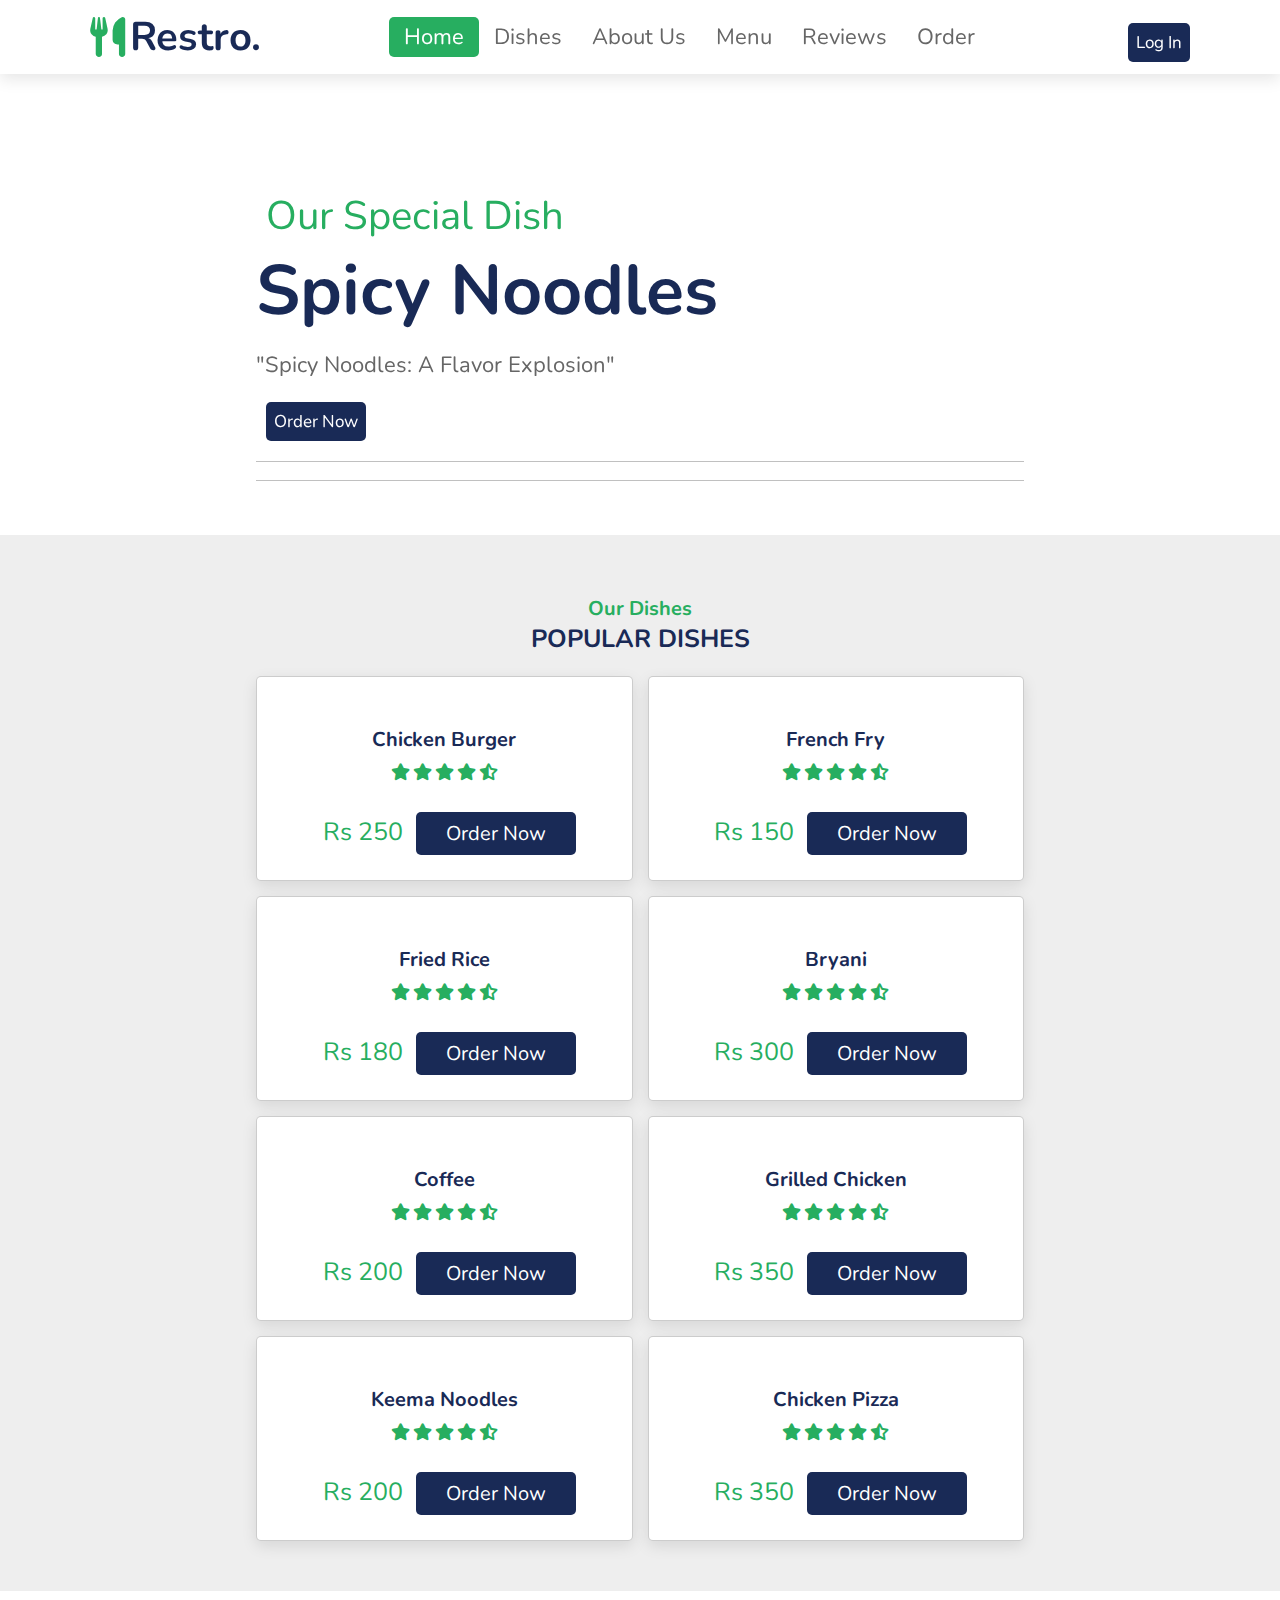
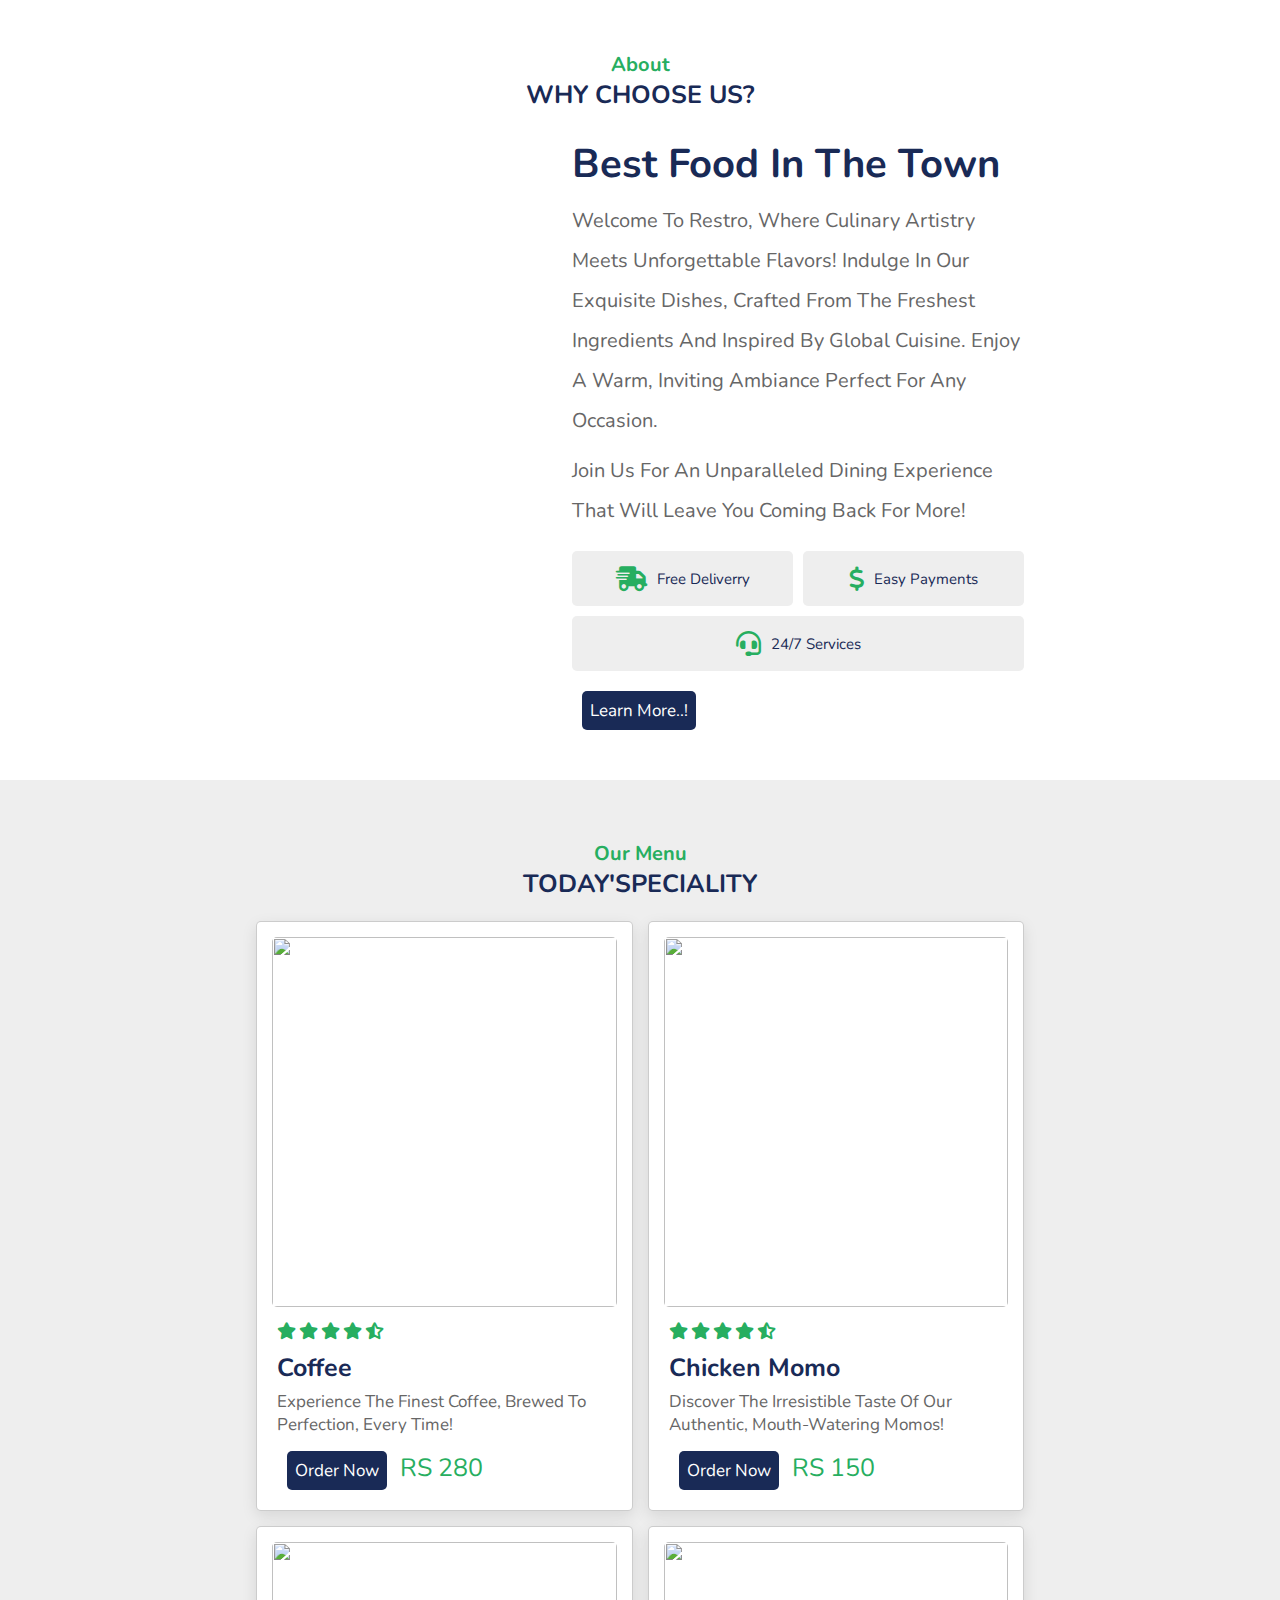
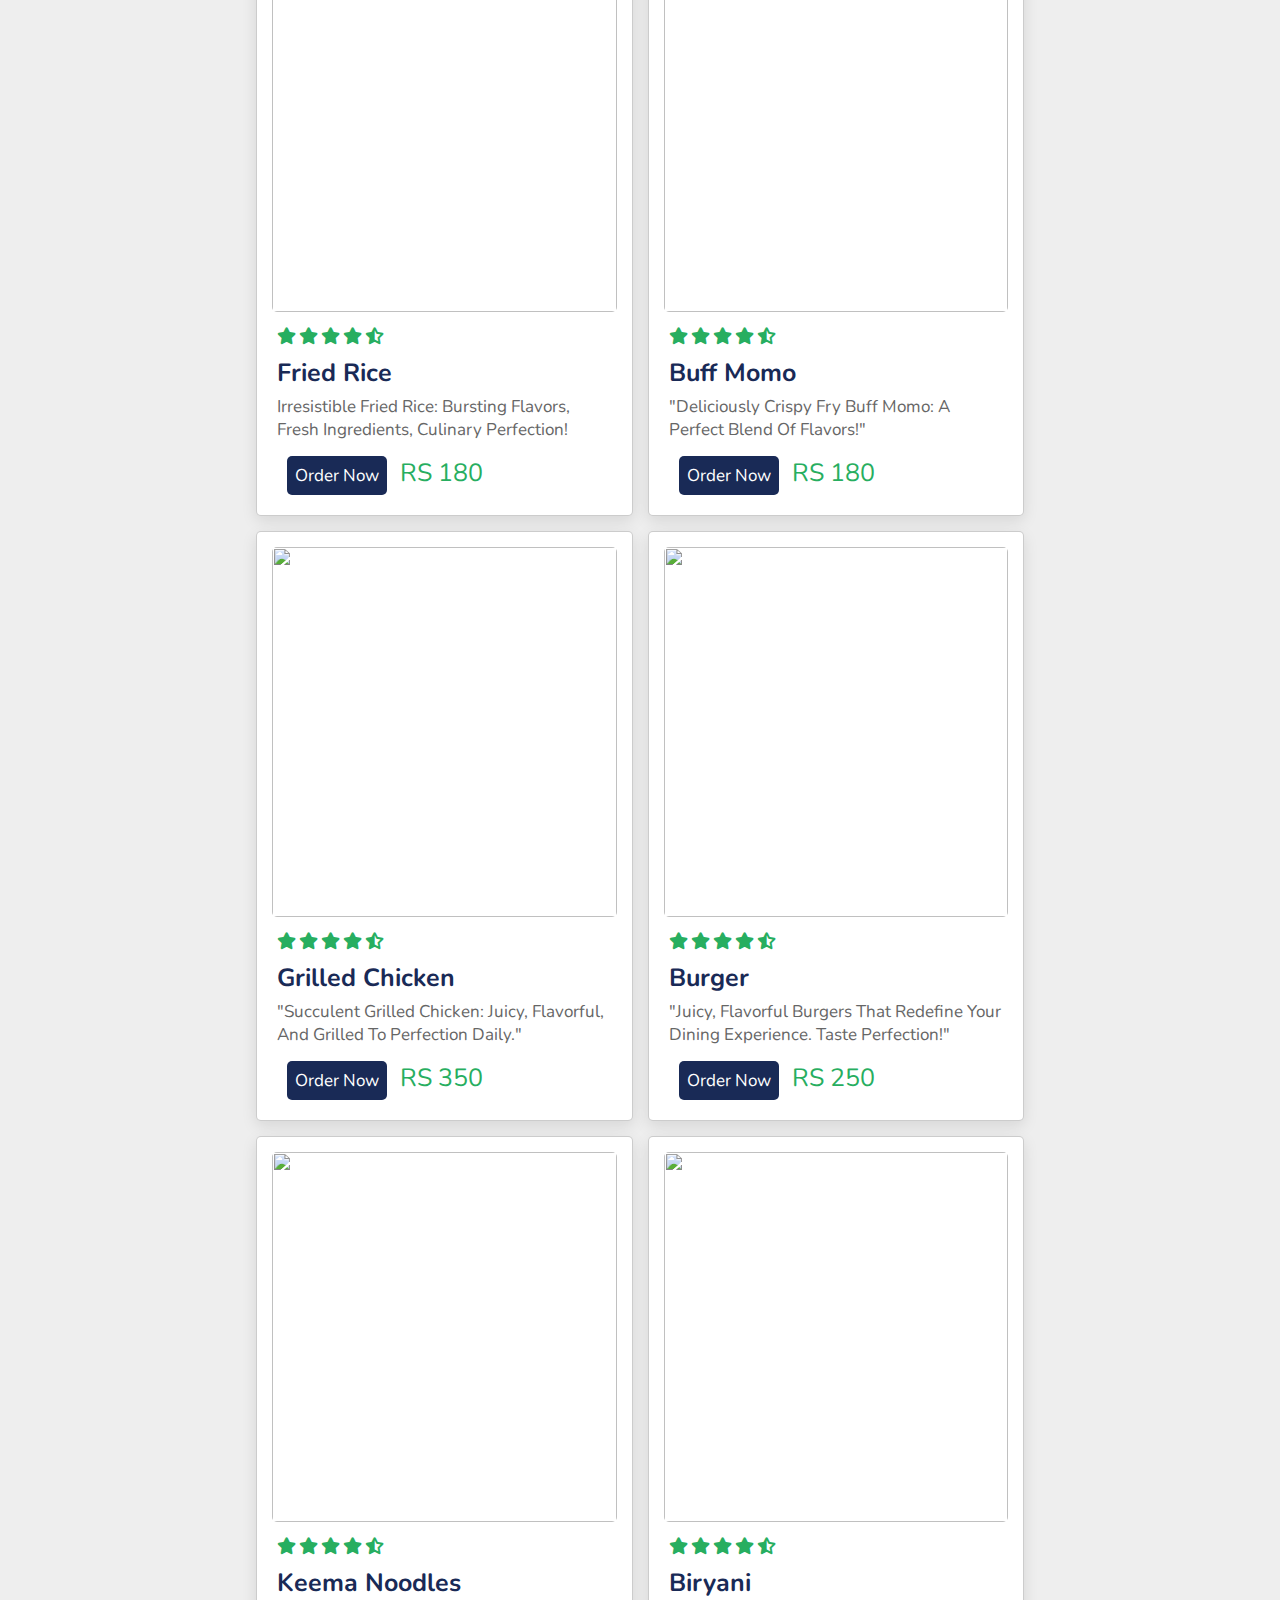
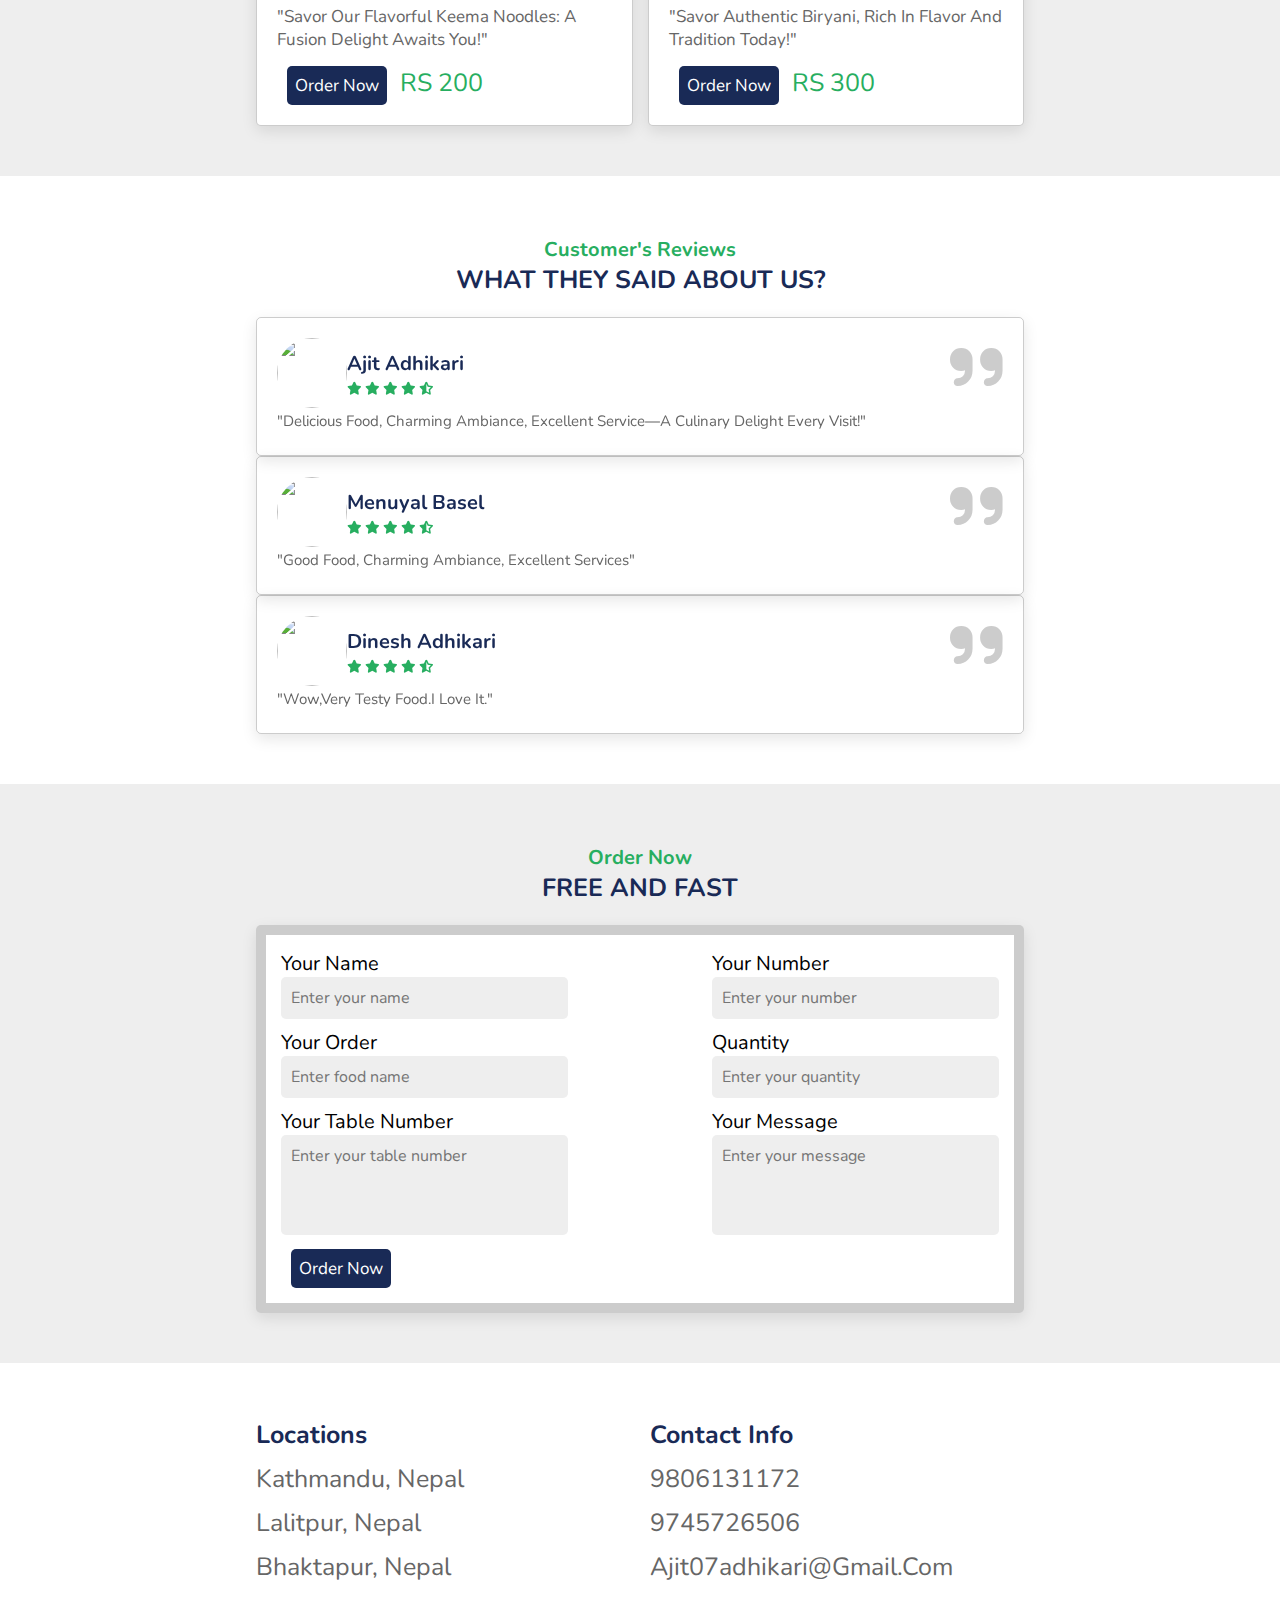
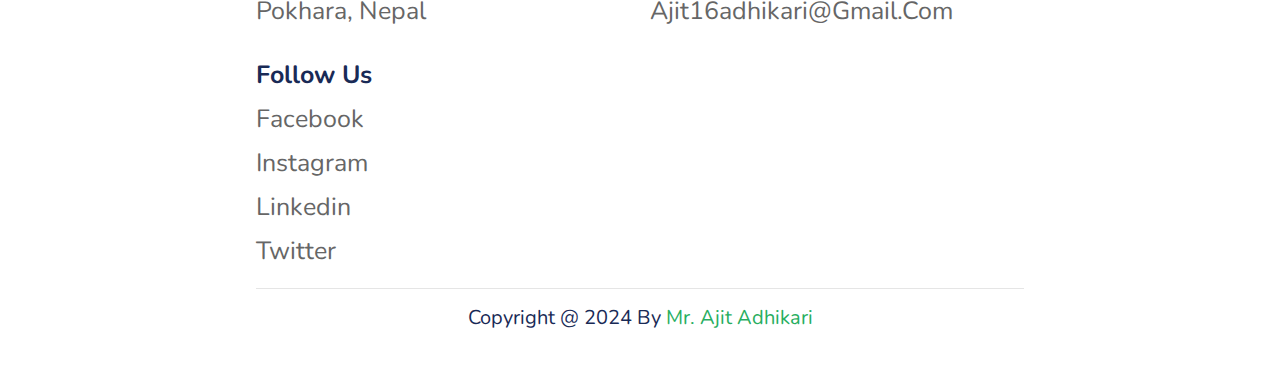
==== index.html @ 833ab0da "Initial commit" ====
<!DOCTYPE html>
<html lang="en">
<head>
    <meta charset="UTF-8">
    <meta name="viewport" content="width=device-width, initial-scale=1.0">
    <title>Complete Restaurant Website</title>
    <link rel="stylesheet" href="https://cdn.jsdelivr.net/npm/swiper@11/swiper-bundle.min.css" />

    <link rel="stylesheet" href="https://cdnjs.cloudflare.com/ajax/libs/font-awesome/6.0.0-beta3/css/all.min.css">
   

    <!-- custom css file link-->
    
    <link rel="stylesheet" href="style.css">

    
</head>
<body>
    <!-- Header section start-->
    <header>
        <a href="#" class="logo"> <i class="fas fa-utensils"></i>Restro. </a>
        <nav class="navbar">
            <a class="active" href="#Home">Home</a>
            <a href="#Dishes">Dishes</a>
            <a href="#About">About us</a>
            <a href="#Menu">Menu</a>
            <a href="#Reviews">Reviews</a> 
            <a href="#Order">Order</a>
        </nav>
        <a href="#login" class="btn">Log In</a>
    </header>
    <!-- Header section end-->

    <!-- Search form-->

    <a href="#Order" class="btn order-now-btn">Order now</a>

  

    <!-- home section starts-->
    <section class="home" id="Home">
        <div class="swiper mySwiper home-slider">
            <div class="swiper-wrapper wrapper">
              
                <div class="swiper-slide slide">
                    <div class="content">
                        <span> Our Special Dish</span>
                        <h3>Spicy Noodles</h3>
                        <p>"Spicy noodles: a flavor explosion"</p>
                        <a href="#Order" class="btn order-now-btn">Order now</a>
                    </div>
                    <div class="image">
                        <img src="images/spcy noodles.png" alt="">
                    </div>
                </div>
                <div class="swiper-slide slide">
                    <div class="content">
                        <span> Our Special Dish</span>
                        <h3>Spicy Volcano Pizza</h3>
                        <p>"Taste the heat in every bite of our Fiery Delight!"</p>
                        <a href="#Order" class="btn order-now-btn">Order now</a>
                    </div>
                    <div class="image">
                        <img src="images/hot pizza.png" alt="">
                    </div>
                </div>
            </div>
            <div class="swiper-pagination"></div>
        </div>
    </section>
    <!-- home section ends-->

<!--Dishes section starts-->
<section class="Dishes" id="Dishes">
    <h3 class="sub-heading">Our dishes</h3>
    <h1 class="heading">Popular dishes</h1>
    <div class="box-container">
        <div class="box">
            <img src="images/burger.png" alt="">
            <h3>Chicken Burger</h3>
            <div class="stars">
                <i class="fas fa-star"></i>
                <i class="fas fa-star"></i>
                <i class="fas fa-star"></i>
                <i class="fas fa-star"></i>
                <i class="fas fa-star-half-alt"></i>
            </div>
            <span>Rs 250</span>
            <a href="#Order" class="btn order-now-btn">Order now</a>
        </div>

        <div class="box">
            <img src="images/french fry.png" alt="">
            <h3>French fry</h3>
            <div class="stars">
                <i class="fas fa-star"></i>
                <i class="fas fa-star"></i>
                <i class="fas fa-star"></i>
                <i class="fas fa-star"></i>
                <i class="fas fa-star-half-alt"></i>
            </div>
            <span>Rs 150</span>
            <a href="#Order" class="btn order-now-btn">Order now</a>
        </div>

        <div class="box">
            <img src="images/fry rice.png" alt="">
            <h3>Fried rice</h3>
            <div class="stars">
                <i class="fas fa-star"></i>
                <i class="fas fa-star"></i>
                <i class="fas fa-star"></i>
                <i class="fas fa-star"></i>
                <i class="fas fa-star-half-alt"></i>
            </div>
            <span>Rs 180</span>
            <a href="#Order" class="btn order-now-btn">Order now</a>
        </div>

        <div class="box">
            <img src="images/bryani.png" alt="">
            <h3>Bryani</h3>
            <div class="stars">
                <i class="fas fa-star"></i>
                <i class="fas fa-star"></i>
                <i class="fas fa-star"></i>
                <i class="fas fa-star"></i>
                <i class="fas fa-star-half-alt"></i>
            </div>
            <span>Rs 300</span>
            <a href="#Order" class="btn order-now-btn">Order now</a>
        </div>

        <div class="box">
            <img src="images/coffee.png" alt="">
            <h3>Coffee</h3>
            <div class="stars">
                <i class="fas fa-star"></i>
                <i class="fas fa-star"></i>
                <i class="fas fa-star"></i>
                <i class="fas fa-star"></i>
                <i class="fas fa-star-half-alt"></i>
            </div>
            <span>Rs 200</span>
            <a href="#Order" class="btn order-now-btn">Order now</a>
        </div>


        <div class="box">
            <img src="images/masu.png" alt="">
            <h3>Grilled chicken</h3>
            <div class="stars">
                <i class="fas fa-star"></i>
                <i class="fas fa-star"></i>
                <i class="fas fa-star"></i>
                <i class="fas fa-star"></i>
                <i class="fas fa-star-half-alt"></i>
            </div>
            <span>Rs 350</span>
            <a href="#Order" class="btn order-now-btn">Order now</a>
        </div>

        <div class="box">
            <img src="images/buff-keema-noodles-removebg-preview.png" alt="">
            <h3>Keema noodles</h3>
            <div class="stars">
                <i class="fas fa-star"></i>
                <i class="fas fa-star"></i>
                <i class="fas fa-star"></i>
                <i class="fas fa-star"></i>
                <i class="fas fa-star-half-alt"></i>
            </div>
            <span>Rs 200</span>
            <a href="#Order" class="btn order-now-btn">Order now</a>
        </div>

        <div class="box">
            <img src="images/Chicken pizza.png" alt="">
            <h3>Chicken pizza</h3>
            <div class="stars">
                <i class="fas fa-star"></i>
                <i class="fas fa-star"></i>
                <i class="fas fa-star"></i>
                <i class="fas fa-star"></i>
                <i class="fas fa-star-half-alt"></i>
            </div>
            <span>Rs 350</span>
            <a href="#Order" class="btn order-now-btn">Order now</a>
        </div>
    </div>
</section>

<!--Dishes section ends-->



<!--About us section start-->

<section class="About" id="About">
    <h3 class="sub-heading">About</h3>
    <h1 class="heading">Why choose us?</h1>

     <div class="row">
        <div class="image">
            <img src="images/360_F_565220597_DjMSnmmbovq13MB8b8ET8ydwP0iOKuMX.jpg" alt="">
        </div>
        <div class="content">
            <h3>Best food in the town</h3>
            <p>Welcome to Restro, where culinary artistry meets unforgettable flavors! Indulge in our exquisite dishes, crafted from the freshest ingredients and inspired by global cuisine. 
            Enjoy a warm, inviting ambiance perfect for any occasion.</p>
            <p> Join us for an unparalleled dining experience that will leave you coming back for more!</p> 


            <div class="icons-container">
                <div class="icons">
                    <i class="fas fa-shipping-fast"></i>
                    <span>Free Deliverry</span>
                </div>
                <div class="icons">
                    <i class="fas fa-dollar-sign"></i>
                    <span>Easy Payments</span>
                </div>
                <div class="icons">
                    <i class="fas fa-headset"></i>
                    <span>24/7 Services</span>
                </div>

            </div>
            <a href="#" class="btn">Learn more..!</a>
        </div>
     </div>
</section>
<!--About us section end-->

<!--Menu section start-->
<section class="Menu" id="Menu">
    <h3 class="sub-heading">Our Menu</h3>
    <h1 class="heading">Today'speciality </h1>
    <div class="box-container">
        <div class="box">
            <div class="image">
                <img src="images/coffee.png" alt="">
            </div>
            <div class="content">
                <div class="stars">
                    <i class="fas fa-star"></i>
                    <i class="fas fa-star"></i>
                    <i class="fas fa-star"></i>
                    <i class="fas fa-star"></i>
                    <i class="fas fa-star-half-alt"></i>
                </div>
                <h3>Coffee</h3>
                <p>Experience the finest coffee, brewed to perfection, every time!</p>
                <a href="#Order" class="btn order-now-btn">Order now</a>
                <span class="Price"> RS 280</span>
        </div>
    </div>

    <div class="box">
        <div class="image">
            <img src="images/chicken momo.png" alt="">
        </div>
        <div class="content">
            <div class="stars">
                <i class="fas fa-star"></i>
                <i class="fas fa-star"></i>
                <i class="fas fa-star"></i>
                <i class="fas fa-star"></i>
                <i class="fas fa-star-half-alt"></i>
            </div>
            <h3>Chicken Momo</h3>
            <p>Discover the irresistible taste of our authentic, mouth-watering momos!</p>
            <a href="#Order" class="btn order-now-btn">Order now</a>
            <span class="Price"> RS 150</span>
    </div>
</div>

<div class="box">
    <div class="image">
        <img src="images/fry rice.png" alt="">
    </div>
    <div class="content">
        <div class="stars">
            <i class="fas fa-star"></i>
            <i class="fas fa-star"></i>
            <i class="fas fa-star"></i>
            <i class="fas fa-star"></i>
            <i class="fas fa-star-half-alt"></i>
        </div>
        <h3>Fried Rice</h3>
        <p>Irresistible fried rice: bursting flavors, fresh ingredients, culinary perfection!</p>
        <a href="#Order" class="btn order-now-btn">Order now</a>
        <span class="Price"> RS 180</span>
</div>
</div>

<div class="box">
    <div class="image">
        <img src="images/Fried-Buff-Momo.png" alt="">
    </div>
    <div class="content">
        <div class="stars">
            <i class="fas fa-star"></i>
            <i class="fas fa-star"></i>
            <i class="fas fa-star"></i>
            <i class="fas fa-star"></i>
            <i class="fas fa-star-half-alt"></i>
        </div>
        <h3>Buff Momo</h3>
        <p>"Deliciously crispy fry buff momo: A perfect blend of flavors!"</p>
        <a href="#Order" class="btn order-now-btn">Order now</a>
        <span class="Price"> RS 180</span>
</div>
</div>

<div class="box">
    <div class="image">
        <img src="images/masu.png" alt="">
    </div>
    <div class="content">
        <div class="stars">
            <i class="fas fa-star"></i>
            <i class="fas fa-star"></i>
            <i class="fas fa-star"></i>
            <i class="fas fa-star"></i>
            <i class="fas fa-star-half-alt"></i>
        </div>
        <h3>Grilled Chicken</h3>
        <p>"Succulent grilled chicken: Juicy, flavorful, and grilled to perfection daily."</p>
        <a href="#Order" class="btn order-now-btn">Order now</a>
        <span class="Price"> RS 350</span>
</div>
</div>

<div class="box">
    <div class="image">
        <img src="images/burger.png" alt="">
    </div>
    <div class="content">
        <div class="stars">
            <i class="fas fa-star"></i>
            <i class="fas fa-star"></i>
            <i class="fas fa-star"></i>
            <i class="fas fa-star"></i>
            <i class="fas fa-star-half-alt"></i>
        </div>
        <h3>Burger</h3>
        <p>"Juicy, flavorful burgers that redefine your dining experience. Taste perfection!"</p>
        <a href="#Order" class="btn order-now-btn">Order now</a>
        <span class="Price"> RS 250</span>
</div>
</div>

<div class="box">
    <div class="image">
        <img src="images/buff-keema-noodles-removebg-preview.png" alt="">
    </div>
    <div class="content">
        <div class="stars">
            <i class="fas fa-star"></i>
            <i class="fas fa-star"></i>
            <i class="fas fa-star"></i>
            <i class="fas fa-star"></i>
            <i class="fas fa-star-half-alt"></i>
        </div>
        <h3>Keema Noodles</h3>
        <p>"Savor our flavorful Keema Noodles: a fusion delight awaits you!"</p>
        <a href="#Order" class="btn order-now-btn">Order now</a>
        <span class="Price"> RS 200</span>
</div>
</div>

<div class="box">
    <div class="image">
        <img src="images/bryani.png" alt="">
    </div>
    <div class="content">
        <div class="stars">
            <i class="fas fa-star"></i>
            <i class="fas fa-star"></i>
            <i class="fas fa-star"></i>
            <i class="fas fa-star"></i>
            <i class="fas fa-star-half-alt"></i>
        </div>
        <h3>Biryani</h3>
        <p>"Savor authentic biryani, rich in flavor and tradition today!"</p>
        <a href="#Order" class="btn order-now-btn">Order now</a>
        <span class="Price"> RS 300</span>
</div>
</div>
</div>
</section>
<!--Menu section end-->


<!--Review section start-->
<section class="Reviews" id="Reviews">
    <h3 class="sub-heading">Customer's reviews</h3>
    <h1 class="heading">What they said about us?</h1>
    <div class="swiper-container Review-slider">
        <div class="swiper-wrapper">
            <div class="swiper-slide slide">
                <i class="fas fa-quote-right"></i>
                <div class="user">
                    <img src="images/my img.jpg" alt="">
                    <div class="user-info">
                        <h3>Ajit Adhikari</h3>
                        <div class="stars">
                            <i class="fas fa-star"></i>
                            <i class="fas fa-star"></i>
                            <i class="fas fa-star"></i>
                            <i class="fas fa-star"></i>
                            <i class="fas fa-star-half-alt"></i>
                        </div>
                    </div>
                </div>
                <p>
                    "Delicious food, charming ambiance, excellent service—a culinary delight every visit!"</p>
            </div>
        </div>
    </div>
    <div class="swiper-container Review-slider">
        <div class="swiper-wrapper">
            <div class="swiper-slide slide">
                <i class="fas fa-quote-right"></i>
                <div class="user">
                    <img src="images/Menuyal.jpg" alt="">
                    <div class="user-info">
                        <h3> Menuyal Basel</h3>
                        <div class="stars">
                            <i class="fas fa-star"></i>
                            <i class="fas fa-star"></i>
                            <i class="fas fa-star"></i>
                            <i class="fas fa-star"></i>
                            <i class="fas fa-star-half-alt"></i>
                        </div>
                    </div>
                </div>
                <p>
                    "Good food, charming ambiance, excellent services"</p>
            </div>
        </div>
    </div>
    <div class="swiper-container Review-slider">
        <div class="swiper-wrapper">
            <div class="swiper-slide slide">
                <i class="fas fa-quote-right"></i>
                <div class="user">
                    <img src="images/Dinesh.jpg" alt="">
                    <div class="user-info">
                        <h3>Dinesh Adhikari</h3>
                        <div class="stars">
                            <i class="fas fa-star"></i>
                            <i class="fas fa-star"></i>
                            <i class="fas fa-star"></i>
                            <i class="fas fa-star"></i>
                            <i class="fas fa-star-half-alt"></i>
                        </div>
                    </div>
                </div>
                <p>
                    "Wow,very testy food.I love it."</p>
            </div>
        </div>
    </div>
</section>
<!--Review section end-->


<section class="Order" id="Order">
    <h3 class="sub-heading">Order now</h3>
    <h1 class="heading">Free and Fast</h1>
    <form action="order.php" method="post">
        <div class="inputBox">
            <div class="input">
                <span>Your Name</span>
                <input type="text" name="name" placeholder="Enter your name" required>
            </div>
            <div class="input">
                <span>Your Number</span>
                <input type="number" name="phone_number" placeholder="Enter your number" required>
            </div>
        </div>

        <div class="inputBox">
            <div class="input">
                <span>Your Order</span>
                <input type="text" name="order_name" placeholder="Enter food name" required>
            </div>
            <div class="input">
                <span>Quantity</span>
                <input type="number" name="quantity" placeholder="Enter your quantity">
            </div>
        </div>

        <div class="inputBox">
            <div class="input">
                <span>Your table number</span>
                <textarea name="table_number" cols="15" rows="5" placeholder="Enter your table number"></textarea>
            </div>
            <div class="input">
                <span>Your message</span>
                <textarea name="message" cols="15" rows="5" placeholder="Enter your message"></textarea>
            </div>
        </div>  

        <input type="submit" value="Order now" class="btn">
    </form>
</section>

<!--Order section ends-->


<section class="footer">
    <div class="box-container">
        <div class="box">
            <h3>Locations</h3>
            <a href="#">Kathmandu, Nepal</a>
            <a href="#">Lalitpur, Nepal</a>
            <a href="#">Bhaktapur, Nepal</a>
            <a href="#">Pokhara, Nepal</a>
        </div>

    

        <div class="box">
            <h3>Contact info</h3>
            <a href="tel:+977 9806131172" target="_blank">9806131172</a>
            <a href="tel:+977 9745726506" target="_blank">9745726506</a>
            <a href="https://mail.google.com/mail/u/0/#inbox?compose=new" target="_blank">ajit07adhikari@gmail.com</a>
            <a href="https://mail.google.com/mail/u/0/#inbox?compose=new" target="_blank">ajit16adhikari@gmail.com</a>
        </div>


        <div class="box">
            <h3>Follow us</h3>
            <a href="https://www.facebook.com/ajit.adhikari.106" target="_blank">Facebook</a>
            <a href="https://www.instagram.com/azeet732/?hl=en" target="_blank">instagram</a>
            <a href="https://www.linkedin.com/in/ajit-adhikari-7b1b3b1b2/" target="_blank">Linkedin</a>
            <a href="https://twitter.com/AjitAdhikari16" target="_blank">Twitter</a>
        </div>


    </div>

    <div class="credit">copyright @ 2024 by <span> Mr. Ajit adhikari</span></div>
</section>




    <script src="https://cdn.jsdelivr.net/npm/swiper@11/swiper-bundle.min.js"></script>
    <script src="js/script.js"></script>
    <script>
        document.addEventListener("DOMContentLoaded", () => {
            const orderButtons = document.querySelectorAll('.order-now-btn');
            const orderSection = document.querySelector('#Order');

            orderButtons.forEach(button => {
                button.addEventListener('click', (e) => {
                    e.preventDefault();
                    orderSection.scrollIntoView({ behavior: 'smooth' });
                });
            });
        });
    </script>
</body>
</html>
---- style.css ----
@import url('https://fonts.googleapis.com/css2?family=Nunito:wght@200;300;400;600;700$ display=swap');


*{
    font-family:'Nunito',sans-serif;
    margin:0;
    padding: 0;
    box-sizing: border-box;
    text-decoration: none;
    outline: none;
    border: none;
    text-transform: capitalize;
    transition: all .2s linear;
}

:root {
    --green: #27ae60;
    --black: #192a56;
    --light-color: #666;
    --box-shadow: 0 0.5rem 1.5rem rgba(0, 0, 0, .1);
}
html {
    font-size: 62.5%;
    overflow-x: hidden;
    scroll-padding-top: 5.5rem;
    scroll-behavior: smooth;
}

section {
    padding: 5rem 20%;
}

section:nth-child(even) {
    background: #eee;
}

.sub-heading{
    text-align: center;
    color: var(--green);
    font-size: 2rem;
    padding-top: 1rem;
}

.heading{
    text-align: center;
    color: var(--black);
    font-size: 2.5rem;
    padding-bottom: 2rem;
    text-transform: uppercase;
}






.btn {
    margin-top: 1rem;
    display: inline-block;
    font-size: 1.7rem;
    color: #fff;
    background: var(--black);
    border-radius: .5rem;
    cursor: pointer;
    padding: .8rem;
    margin-left:1rem ;
}

.btn:hover {
    background: var(--green);
    letter-spacing: 0.5rem;
}

header {
    position: fixed;
    top: 0;
    left: 0;
    right: 0;
    background: #fff;
    padding: 1rem 7%;
    display: flex;
    align-items: center;
    justify-content: space-between;
    z-index: 1000;
    box-shadow: var(--box-shadow);
   
}

header .logo {
    color: var(--black);
    font-size: 4rem;
    font-weight: bolder;
    display: flex;
    align-items: center;
}

header .logo i {
    color: var(--green);
    margin-right: 0.5rem;
}

header .navbar {
    flex: 1;
    display: flex;
    justify-content: center;
   
}

header .navbar a {
    font-size: 2.2rem;
    border-radius: 0.5rem;
    padding: 0.5rem 1.5rem;
    color: var(--light-color);
}

header .navbar a.active,
header .navbar a:hover {
    color: #fff;
    background: var(--green);
}

header .icons {
    display: flex;
    align-items: center;
}

header .icons i,
header .icons a {
    cursor: pointer;
    margin-left: 0.5rem;
    height: 4.5rem;
    line-height: 4.5rem;
    width: 4.5rem;
    text-align: center;
    font-size: 2.2rem;
    color: var(--black);
    border-radius: 50%;
    background: #eee;
}

header .icons i:hover,
header .icons a:hover {
    color: #fff;
    background: var(--green);
    transform: rotate(360deg);
}

header .icons #menu-bars {
    display: none;
}

.home .home-slider .slide {
    display: flex;
    align-items: center;
    flex-wrap: wrap;
    gap: 2rem;
    padding-top: 9rem;
}

.home .home-slider .slide .content {
    flex: 1 1 45rem;
    order: 1;
}

.home .home-slider .slide .image {
    flex: 1 1 45rem;
    order: 2;
}

.home .home-slider .slide .image img {
    width:auto;
   
    object-fit: cover;
}

.home .home-slider .slide .image {
    /* Ensure the container has a fixed size or adjusts based on the layout */
    width: 100%;
    height: 100%; /* Adjust height if needed */
    overflow: hidden; /* Hide any overflow */
}

.home .home-slider .slide .image img {
    width: 120%; /* Increase width */
    height: 120%; /* Increase height to cover more area */
    object-fit: cover; /* Ensure the image covers the container */
    position: relative; /* Ensure image is positioned correctly */
    top: -10%; /* Adjust positioning if needed */
    left: -10%; /* Adjust positioning if needed */
}

.home .home-slider .slide .content span {
    color: var(--green);
    font-size: 4rem;
    padding-left: 1rem;
    margin-top: 0rem; /* Already set to 0, no change needed */
    margin-bottom: 0.5rem; /* Add this line to decrease bottom margin */
}

.home .home-slider .slide .content h3 {
    color: var(--black);
    font-size: 7rem;
    margin: 0; /* Add this line to remove all margin */
}

.home .home-slider .slide .content p {
    color: var(--light-color);
    font-size: 2.2rem;
    padding: .5rem 0;
    line-height: 1.5;
    margin: 0.5rem 0; /* Decrease top and bottom margin */
}



.swiper-pagination-bullet-active{
    background-color:var(--green)
}


.Dishes .box-container {
    display: grid;
    grid-template-columns: repeat(auto-fit, minmax(25rem, 1fr)); /* Increase the min width */
    gap: 1.5rem;
}

.Dishes .box-container .box {
    background: #fff;
    border-radius: .5rem;
    box-shadow: var(--box-shadow);
    padding: 2.5rem;
    text-align: center;
    position: relative;
    border: .1rem solid rgba(0, 0, 0, 0.2);
    /* width: calc(100.333% - 2rem); Remove or adjust this if needed */
}





.Dishes .box-container .box img {
    height: 15rem; /* Reduced the height */
    width: auto;
    margin: 1rem 0;
}

.Dishes .box-container .box h3 {

    font-size: 2rem;
    color: var(--black);
}

.Dishes .box-container .box .stars {
    padding: 1rem 0;
}

.Dishes .box-container .box .stars i {
    font-size: 1.7rem;
    color: var(--green);
}

.Dishes .box-container .box span {
    color: var(--green);
    margin-left: 1rem;
    font-size: 2.5rem;
}



.Dishes .box .btn {
    display: inline-block;
    margin-top: 2rem;
    padding: .8rem 3rem;
    font-size: 2rem;
}



.About .row{
    display: flex;
    flex-wrap: wrap;
    gap: 1.5rem;
    align-items: center;
}
.About .row .image{
    flex: .5 .5 30rem;
}

.About .row .image img{
    width: 100%;
}
.About .row .content{
    flex: 1 1 45rem;
}

.About .row .content h3{
    color: var(--black);
    font-size: 4rem;
    padding: .5rem 0;
}

.About .row .content p{
    color: var(--light-color);
    font-size:2rem;
    padding: .5rem 0;
    line-height: 2;
    
}
.About .row .content .icons-container{
    display: flex;
    gap: 1rem;
    flex-wrap: wrap;
    padding: 1rem 0;
    margin-top:.5rem;
}

.About .row .content .icons-container .icons{
    background: #eee;
    border-radius: .5rem;
    border:.1rem rgba(0, 0, 0, .2);
    display: flex;
    align-items: center;
    justify-content: center;
    gap: 1rem;
    flex: 1 1 17rem;
    padding: 1.5rem 1rem;
}

.About .row .content .icons-container .icons i{
    font-size: 2.5rem;
    color: var(--green);
}

.About .row .content .icons-container .icons span{
    font-size: 1.5rem;
    color: var(--black);
}


.Menu .box-container{
    display: grid;
    grid-template-columns: repeat(auto-fit, minmax(30rem, 1fr));
    gap: 1.5rem;
}

.Menu .box-container .box{
    background: #fff;
    border: .1rem solid rgba(0, 0, 0, .2);
    border-radius: .5rem;
    box-shadow: var(--box-shadow);
}
.Menu .box-container .box .image{
    height: 40rem;
    width: 100%;
    padding: 1.5rem;
    overflow: hidden;
    position: relative;
}

.Menu .box-container .box .image img{
    height: 100%;
    width: 100%;
    border-radius: .5rem;
    object-fit: cover;
}

.Menu .box-container .box .image .fa-heart {
    position: absolute;
    top: 2.5rem;
    right: 2.5rem;
    height: 5rem;
    width: 5rem;
    line-height: 5rem;
    text-align: center;
    font-size: 2rem;
    background:#fff;
    border-radius: 50%;
    color: var(--black);
}

.Menu .box-container .box .content{
    padding: 2rem;
    padding-top: 0;
}

.Menu .box-container .box .content .stars{
    padding-bottom: 1rem;
}

.Menu .box-container .box .content .stars i{
    font-size: 1.7rem;
    color: var(--green);
}

.Menu .box-container .box .content h3{
    color: var(--black);
    font-size: 2.5rem;
}

.Menu .box-container .box .content p{
   color: var(--light-color);
   font-size: 1.7rem;
   padding: .5rem 0;
}

.Menu .box-container .box .content .Price{
    color: var(--green);
    margin-left: 1rem;
    font-size: 2.5rem;
 }


.Reviews .slide{
    padding: 2rem;
    box-shadow: var(--box-shadow);
    border: .1rem solid rgba(0, 0, 0, .2);
    border-radius: .5rem;
    position: relative;
}

.Reviews .slide .fa-quote-right{
    position: absolute;
    top: 2rem;
    right: 2rem;
    font-size: 6rem;
    color: #ccc;
}

.Reviews .slide .user{
    display: flex;
    gap: 1.5re;
    align-items: center;
}   

.Reviews .slide .user img{
    height: 7rem;
    width: 7rem;
    border-radius: 50%;
    object-fit:cover;
}

.Reviews .slide .user h3{
    color: var(--black);
    font-size: 2rem;
    padding-bottom: .5rem;
}

.Reviews .slide .user i{
    font-size: 1.3rem;
    color: var(--green);
}

.Reviews .slide p{
    font-size: 1.5rem;
    line-height: 1.8;
    color: var(--light-color);
}

.Order form{
    max-width: 90rem;
    border-radius: .5rem;
    box-shadow: var(--box-shadow);
    border: 1rem solid rgba(0, 0, 0, .2);
    background: #fff;
    padding: 1.5rem;
    margin:0 auto;
}

.Order form .inputBox{
    display: flex;
    flex-wrap: wrap;
    justify-content: space-between;
}

.Order form .inputBox .input{
    width: 40%;
}
.Order form .inputBox .span{
    display: block;
    padding: .5rem 0;
    font-size: 1.5rem;
    color: var(--light-color)
}
.Order form .inputBox .input input,
.Order form .inputBox .input textarea{
background: #eee;
border-radius: .5rem;
padding:1rem;
font-size:1.6rem;
color: var(--black);
text-transform: none;
margin-bottom: 1rem;
width: 100%;
}

.Order form .inputBox .input textarea{
    height: 10rem;
    resize: none;
}

.Order form .btn{
    margin-top: 0;
}

.Order form .inputBox .input span{
    font-size: 2rem;
}
                       
.footer .box-container{
    display: grid;
    grid-template-columns: repeat(auto-fit, minmax(25rem, 1fr));
    gap: 2rem;
}

.footer .box-container .box h3{
    padding: .5rem 0;
    font-size:2.5rem;
    color: var(--black);
}



.footer .box-container  a{
    display:block ;
    padding: .5rem 0;
    font-size:2.5rem;
    color: var(--light-color);
}

.footer .box-container  a:hover{
    color: var(--green);
    text-decoration: underline;
}

.footer .credit{
    text-align: center;
    border-top: .1rem solid rgba(0, 0, 0, .1);
    font-size: 2rem;
    color: var(--black);
    padding: .5rem;
    padding-top: 1.5rem;
    margin-top: 1.5rem;
}

.footer .credit span{
    color: var(--green);
}




/* Media queries */
@media (max-width: 991px) 
{
    html {
        font-size: 55%;
    }

    header {
        padding: 1rem 2rem;
    }

    selection {
        padding: 2rem;
    }
    .home .home-slider .slide .image img{
        height:40vh;
    }
}

@media (max-width: 768px) {
    header .icons #menu-bars {
        display: inline-block;
    }

    header .navbar {
        position: absolute;
        top: 100%;
        left: 0;
        right: 0;
        background: #fff;
        border-top: 0.1rem solid rgba(0, 0, 0, 0.2);
        border-bottom: 0.1rem solid rgba(0, 0, 0, 0.2);
        padding: 1rem;
        clip-path: polygon(0 0, 100% 0, 0 0);
    }

    header .navbar.active {
        clip-path: polygon(0 0, 100% 0, 100% 100%, 0% 100%);
    }

    header .navbar a {
        display: block;
        padding: 1.5rem;
        margin: 1rem;
        font-size: 2rem;
        background: #eee;
    }

    #search-form #search-box {
        width: 90%;
        margin: 0 1rem;
    }

    .home .home-slider .slide .content h3 {
        
        font-size: 5rem;
    }
    .home .home-slider .slide .image img{
        height: 30vh;
    }
}

@media (max-width: 450px) {
    html {
        font-size: 50%;
    }
    .Dishes .box-container.box img{
        height: auto;
        width: 100%;
    }

    .Order form .inputBox.input{
        width:100%
    }
    .home .home-slider .slide .image img{
        height: 20vh;
    }
}
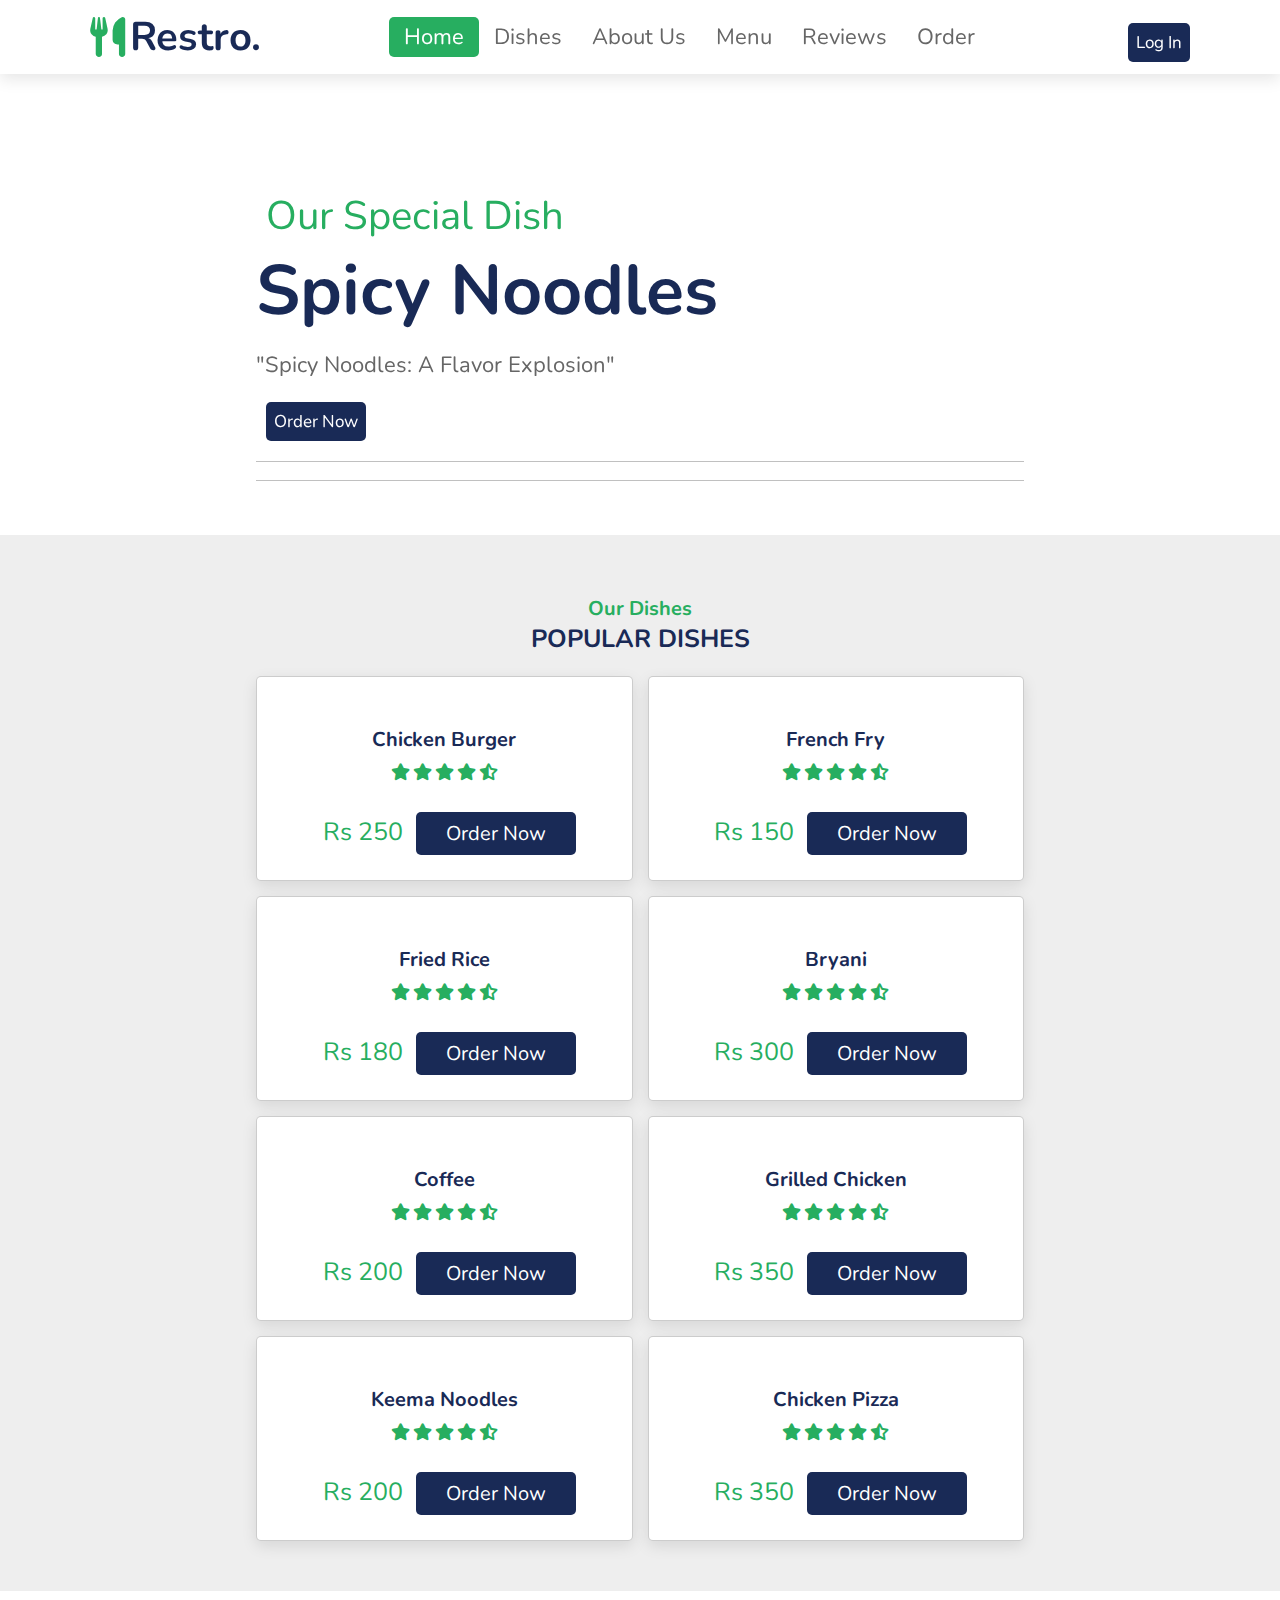
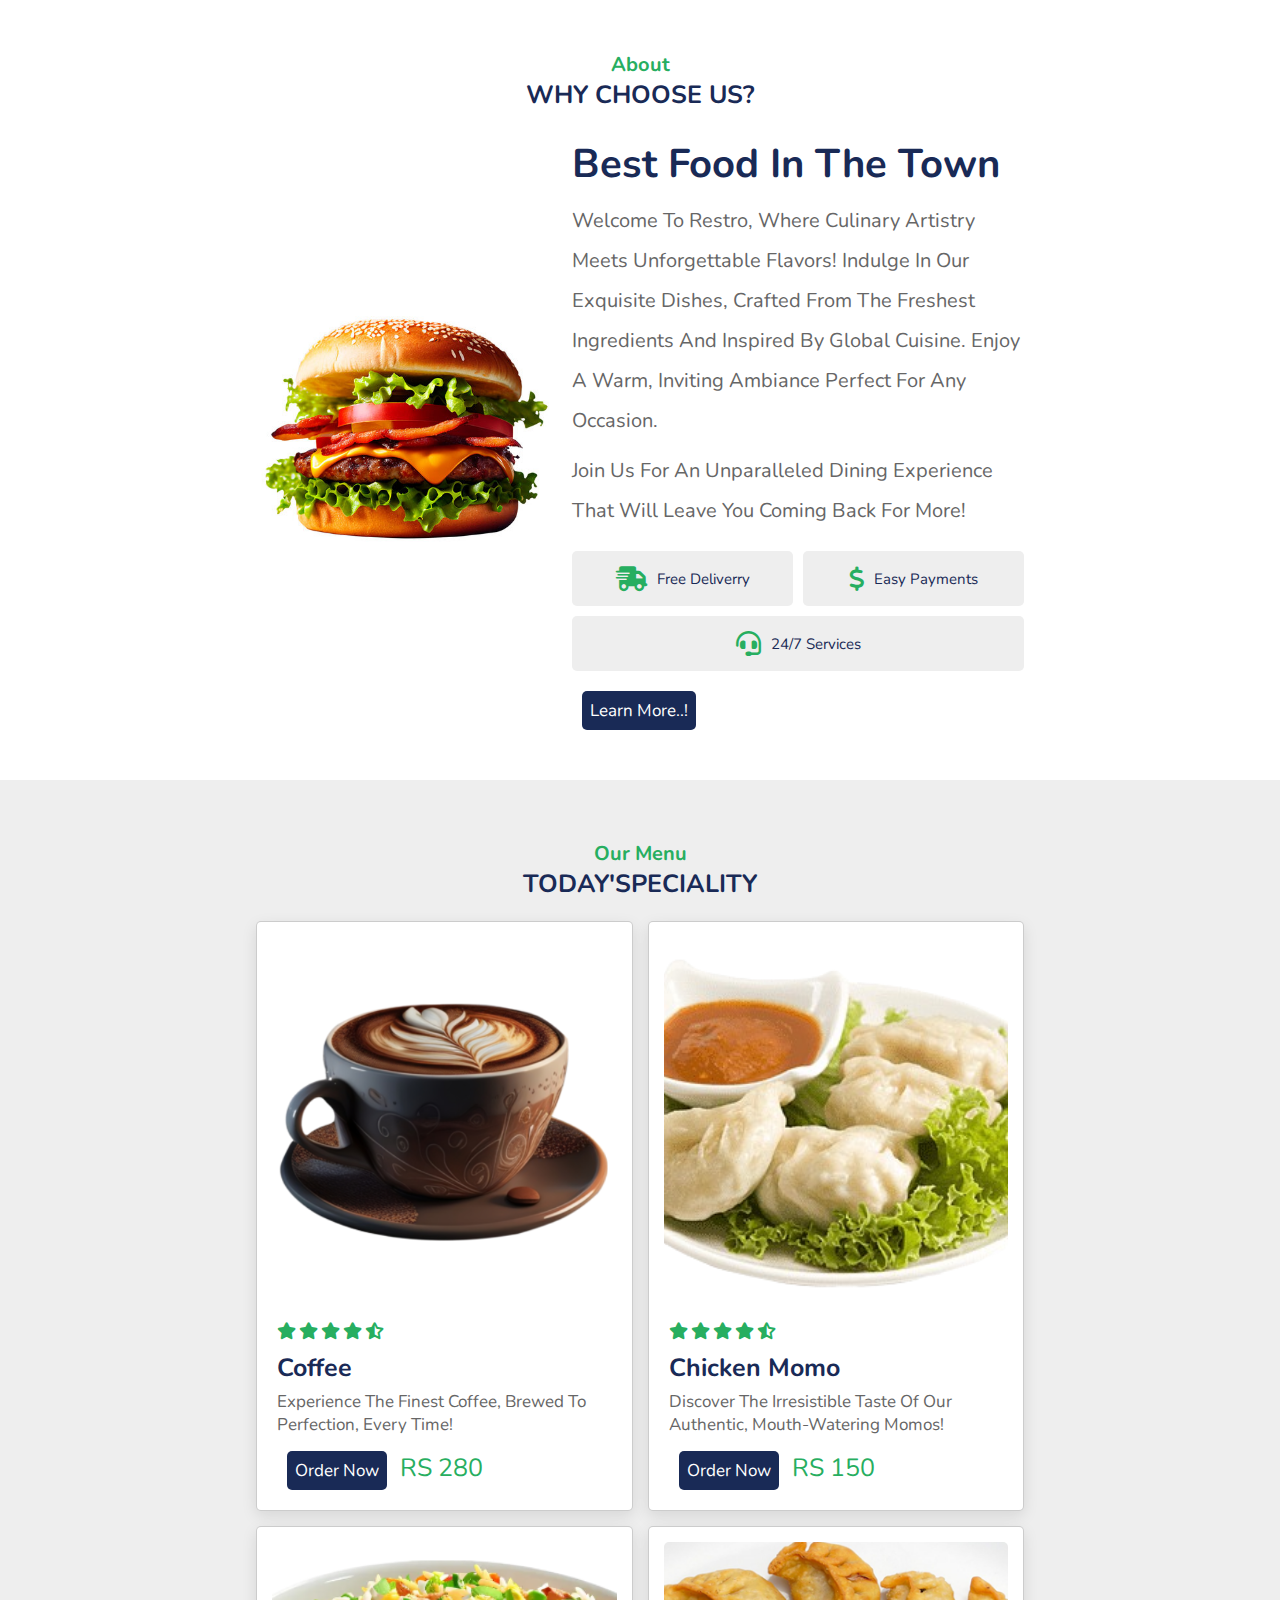
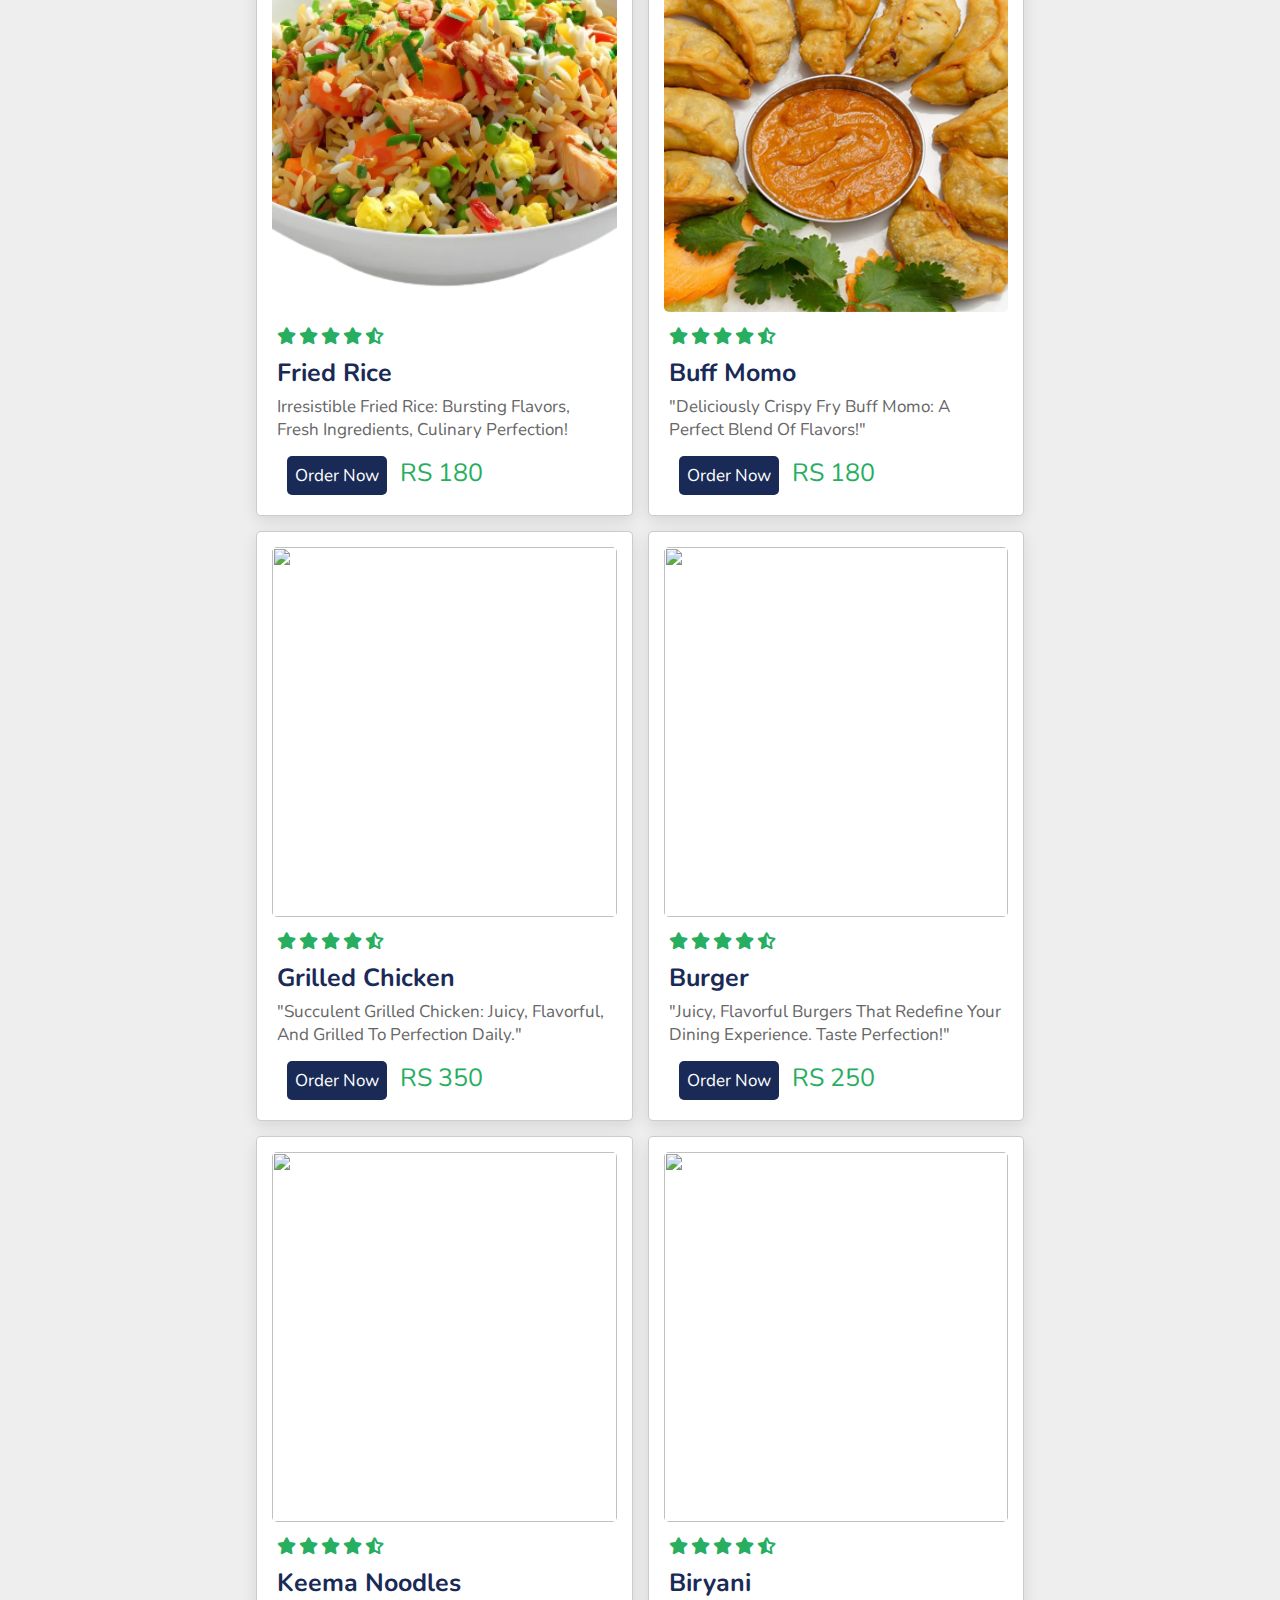
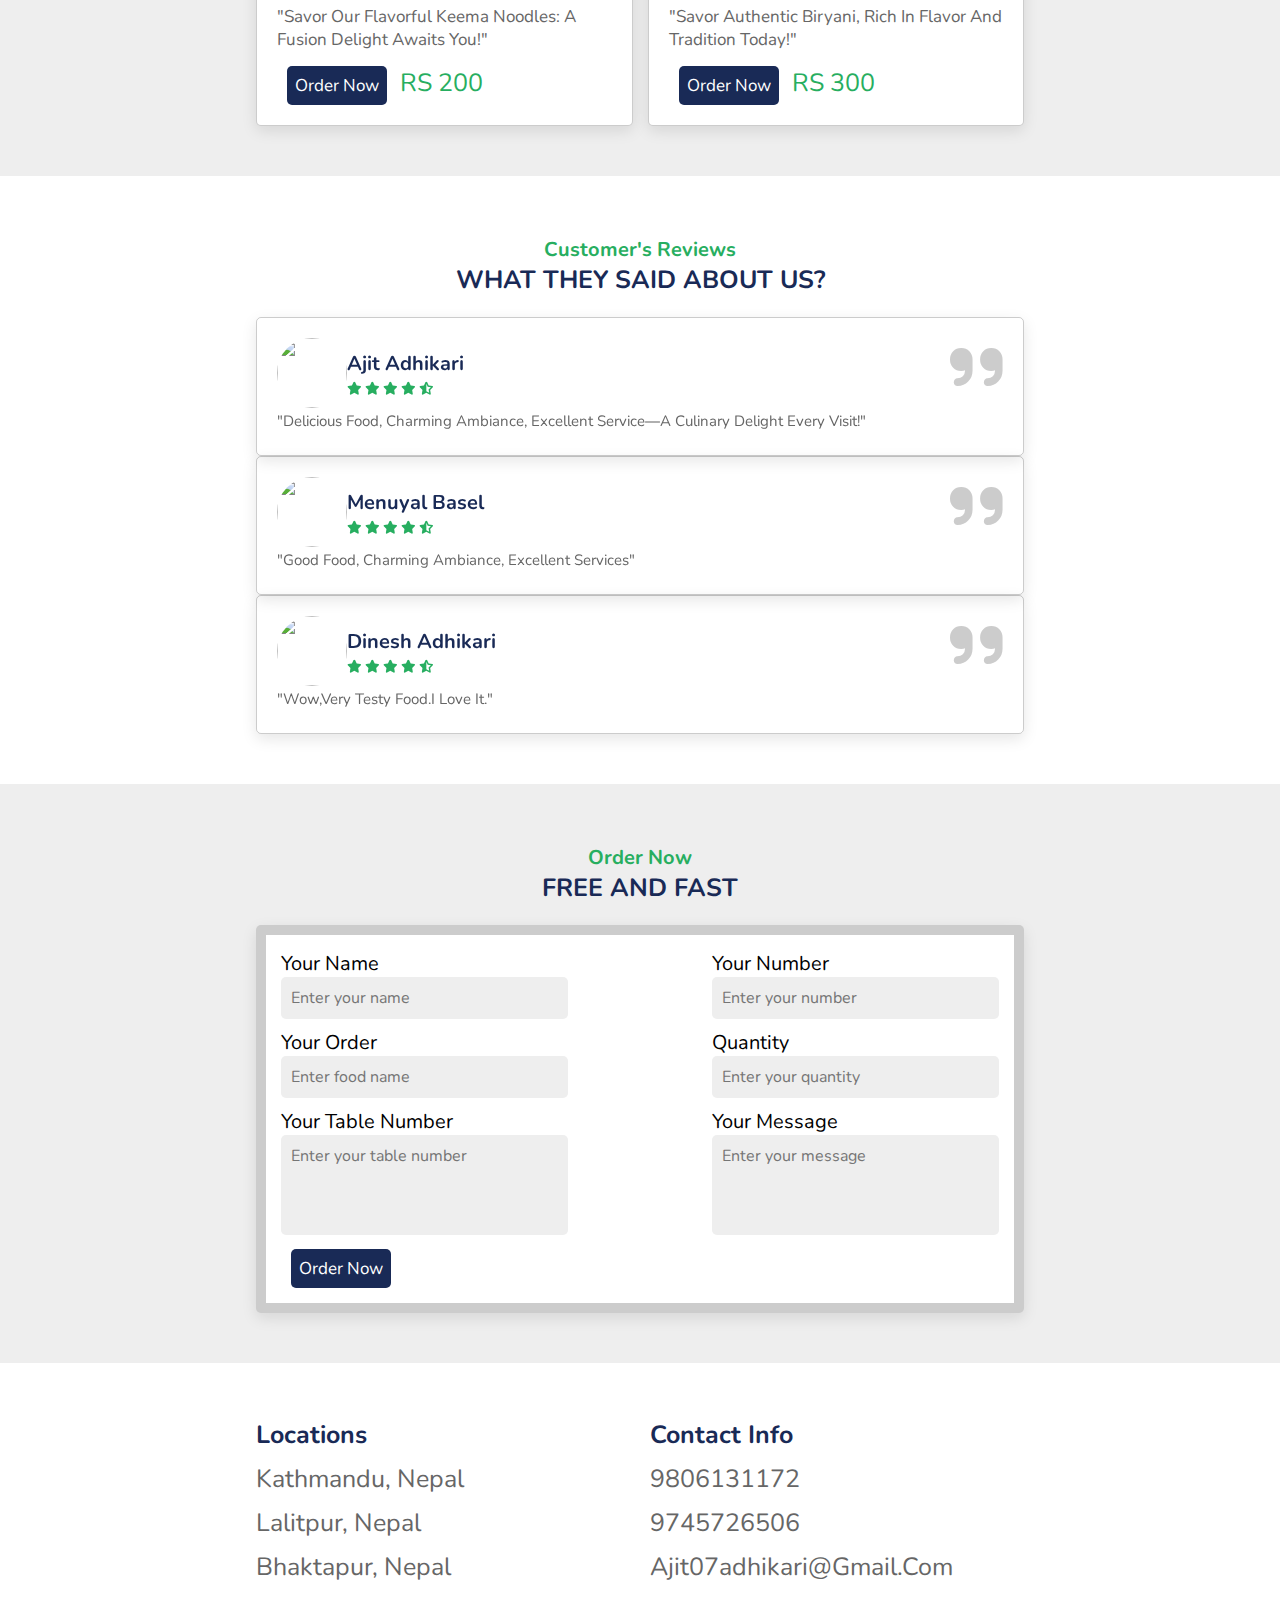
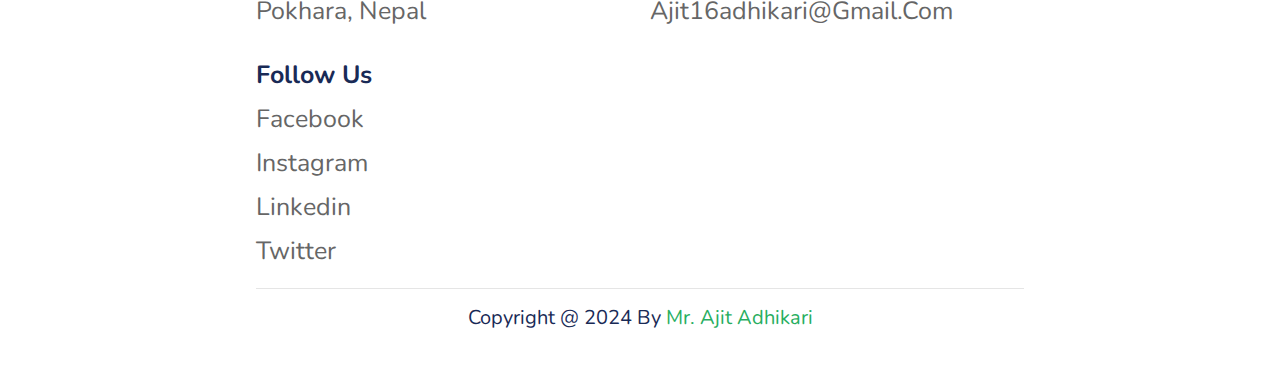
==== commit 56be355f: "Update index.html" ====
--- a/index.html
+++ b/index.html
@@ -33,7 +33,7 @@
 
     <!-- Search form-->
 
-    <a href="#Order" class="btn order-now-btn">Order now</a>
+    <a href="#Order" class="btn order-now-btn">Order Now</a>
 
   
 
@@ -47,7 +47,7 @@
                         <span> Our Special Dish</span>
                         <h3>Spicy Noodles</h3>
                         <p>"Spicy noodles: a flavor explosion"</p>
-                        <a href="#Order" class="btn order-now-btn">Order now</a>
+                        <a href="#Order" class="btn order-now-btn">Order Now</a>
                     </div>
                     <div class="image">
                         <img src="images/spcy noodles.png" alt="">
@@ -58,7 +58,7 @@
                         <span> Our Special Dish</span>
                         <h3>Spicy Volcano Pizza</h3>
                         <p>"Taste the heat in every bite of our Fiery Delight!"</p>
-                        <a href="#Order" class="btn order-now-btn">Order now</a>
+                        <a href="#Order" class="btn order-now-btn">Order Now</a>
                     </div>
                     <div class="image">
                         <img src="images/hot pizza.png" alt="">
@@ -72,8 +72,8 @@
 
 <!--Dishes section starts-->
 <section class="Dishes" id="Dishes">
-    <h3 class="sub-heading">Our dishes</h3>
-    <h1 class="heading">Popular dishes</h1>
+    <h3 class="sub-heading">Our Dishes</h3>
+    <h1 class="heading">Popular Dishes</h1>
     <div class="box-container">
         <div class="box">
             <img src="images/burger.png" alt="">
@@ -86,7 +86,7 @@
                 <i class="fas fa-star-half-alt"></i>
             </div>
             <span>Rs 250</span>
-            <a href="#Order" class="btn order-now-btn">Order now</a>
+            <a href="#Order" class="btn order-now-btn">Order Now</a>
         </div>
 
         <div class="box">
@@ -100,7 +100,7 @@
                 <i class="fas fa-star-half-alt"></i>
             </div>
             <span>Rs 150</span>
-            <a href="#Order" class="btn order-now-btn">Order now</a>
+            <a href="#Order" class="btn order-now-btn">Order Now</a>
         </div>
 
         <div class="box">
@@ -114,7 +114,7 @@
                 <i class="fas fa-star-half-alt"></i>
             </div>
             <span>Rs 180</span>
-            <a href="#Order" class="btn order-now-btn">Order now</a>
+            <a href="#Order" class="btn order-now-btn">Order Now</a>
         </div>
 
         <div class="box">
@@ -128,7 +128,7 @@
                 <i class="fas fa-star-half-alt"></i>
             </div>
             <span>Rs 300</span>
-            <a href="#Order" class="btn order-now-btn">Order now</a>
+            <a href="#Order" class="btn order-now-btn">Order Now</a>
         </div>
 
         <div class="box">
@@ -142,7 +142,7 @@
                 <i class="fas fa-star-half-alt"></i>
             </div>
             <span>Rs 200</span>
-            <a href="#Order" class="btn order-now-btn">Order now</a>
+            <a href="#Order" class="btn order-now-btn">Order Now</a>
         </div>
 
 
@@ -157,7 +157,7 @@
                 <i class="fas fa-star-half-alt"></i>
             </div>
             <span>Rs 350</span>
-            <a href="#Order" class="btn order-now-btn">Order now</a>
+            <a href="#Order" class="btn order-now-btn">Order Now</a>
         </div>
 
         <div class="box">
@@ -171,7 +171,7 @@
                 <i class="fas fa-star-half-alt"></i>
             </div>
             <span>Rs 200</span>
-            <a href="#Order" class="btn order-now-btn">Order now</a>
+            <a href="#Order" class="btn order-now-btn">Order Now</a>
         </div>
 
         <div class="box">
@@ -185,7 +185,7 @@
                 <i class="fas fa-star-half-alt"></i>
             </div>
             <span>Rs 350</span>
-            <a href="#Order" class="btn order-now-btn">Order now</a>
+            <a href="#Order" class="btn order-now-btn">Order Now</a>
         </div>
     </div>
 </section>
@@ -202,7 +202,7 @@
 
      <div class="row">
         <div class="image">
-            <img src="images/360_F_565220597_DjMSnmmbovq13MB8b8ET8ydwP0iOKuMX.jpg" alt="">
+            <img src="Images/360_F_565220597_DjMSnmmbovq13MB8b8ET8ydwP0iOKuMX.jpg" alt="">
         </div>
         <div class="content">
             <h3>Best food in the town</h3>
@@ -239,7 +239,7 @@
     <div class="box-container">
         <div class="box">
             <div class="image">
-                <img src="images/coffee.png" alt="">
+                <img src="Images/coffee.png" alt="">
             </div>
             <div class="content">
                 <div class="stars">
@@ -251,14 +251,14 @@
                 </div>
                 <h3>Coffee</h3>
                 <p>Experience the finest coffee, brewed to perfection, every time!</p>
-                <a href="#Order" class="btn order-now-btn">Order now</a>
+                <a href="#Order" class="btn order-now-btn">Order Now</a>
                 <span class="Price"> RS 280</span>
         </div>
     </div>
 
     <div class="box">
         <div class="image">
-            <img src="images/chicken momo.png" alt="">
+            <img src="Images/chicken momo.png" alt="">
         </div>
         <div class="content">
             <div class="stars">
@@ -270,14 +270,14 @@
             </div>
             <h3>Chicken Momo</h3>
             <p>Discover the irresistible taste of our authentic, mouth-watering momos!</p>
-            <a href="#Order" class="btn order-now-btn">Order now</a>
+            <a href="#Order" class="btn order-now-btn">Order Now</a>
             <span class="Price"> RS 150</span>
     </div>
 </div>
 
 <div class="box">
     <div class="image">
-        <img src="images/fry rice.png" alt="">
+        <img src="Images/fry rice.png" alt="">
     </div>
     <div class="content">
         <div class="stars">
@@ -289,14 +289,14 @@
         </div>
         <h3>Fried Rice</h3>
         <p>Irresistible fried rice: bursting flavors, fresh ingredients, culinary perfection!</p>
-        <a href="#Order" class="btn order-now-btn">Order now</a>
+        <a href="#Order" class="btn order-now-btn">Order Now</a>
         <span class="Price"> RS 180</span>
 </div>
 </div>
 
 <div class="box">
     <div class="image">
-        <img src="images/Fried-Buff-Momo.png" alt="">
+        <img src="Images/Fried-Buff-Momo.png" alt="">
     </div>
     <div class="content">
         <div class="stars">
@@ -308,7 +308,7 @@
         </div>
         <h3>Buff Momo</h3>
         <p>"Deliciously crispy fry buff momo: A perfect blend of flavors!"</p>
-        <a href="#Order" class="btn order-now-btn">Order now</a>
+        <a href="#Order" class="btn order-now-btn">Order Now</a>
         <span class="Price"> RS 180</span>
 </div>
 </div>
@@ -327,7 +327,7 @@
         </div>
         <h3>Grilled Chicken</h3>
         <p>"Succulent grilled chicken: Juicy, flavorful, and grilled to perfection daily."</p>
-        <a href="#Order" class="btn order-now-btn">Order now</a>
+        <a href="#Order" class="btn order-now-btn">Order Now</a>
         <span class="Price"> RS 350</span>
 </div>
 </div>
@@ -346,7 +346,7 @@
         </div>
         <h3>Burger</h3>
         <p>"Juicy, flavorful burgers that redefine your dining experience. Taste perfection!"</p>
-        <a href="#Order" class="btn order-now-btn">Order now</a>
+        <a href="#Order" class="btn order-now-btn">Order Now</a>
         <span class="Price"> RS 250</span>
 </div>
 </div>
@@ -365,7 +365,7 @@
         </div>
         <h3>Keema Noodles</h3>
         <p>"Savor our flavorful Keema Noodles: a fusion delight awaits you!"</p>
-        <a href="#Order" class="btn order-now-btn">Order now</a>
+        <a href="#Order" class="btn order-now-btn">Order Now</a>
         <span class="Price"> RS 200</span>
 </div>
 </div>
@@ -384,7 +384,7 @@
         </div>
         <h3>Biryani</h3>
         <p>"Savor authentic biryani, rich in flavor and tradition today!"</p>
-        <a href="#Order" class="btn order-now-btn">Order now</a>
+        <a href="#Order" class="btn order-now-btn">Order Now</a>
         <span class="Price"> RS 300</span>
 </div>
 </div>
@@ -468,7 +468,7 @@
 
 
 <section class="Order" id="Order">
-    <h3 class="sub-heading">Order now</h3>
+    <h3 class="sub-heading">Order Now</h3>
     <h1 class="heading">Free and Fast</h1>
     <form action="order.php" method="post">
         <div class="inputBox">
@@ -565,4 +565,4 @@
         });
     </script>
 </body>
-</html>+</html>
